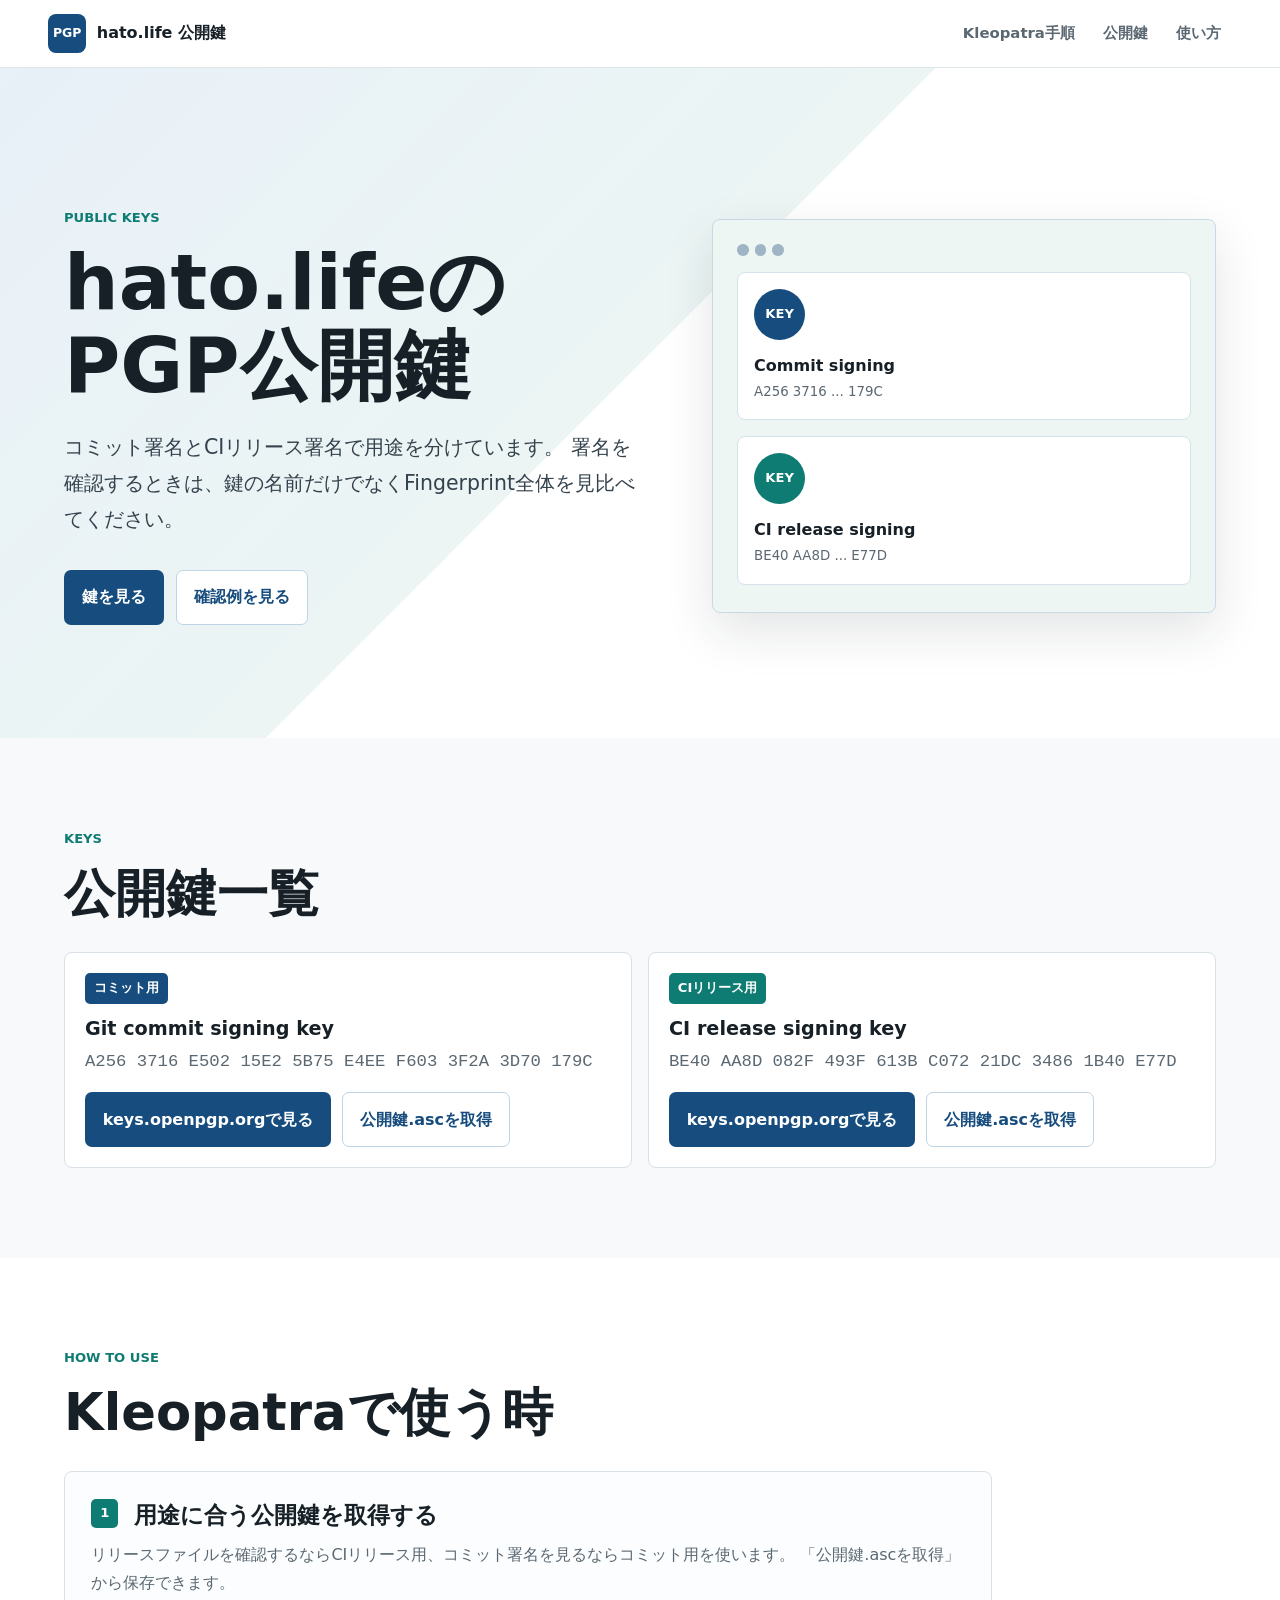
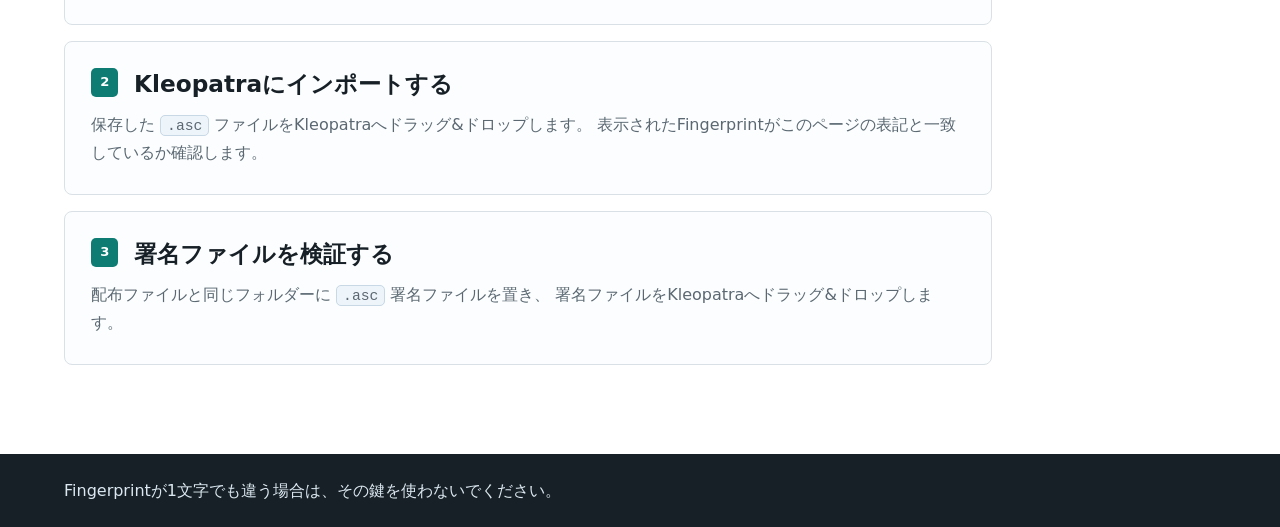
==== public/index.html @ ba5c4cd2 "Add public PGP key page" ====
<!doctype html>
<html lang="ja">
  <head>
    <meta charset="utf-8">
    <meta name="viewport" content="width=device-width, initial-scale=1">
    <title>hato.life PGP公開鍵</title>
    <meta
      name="description"
      content="hato.lifeで使うPGP公開鍵の用途、Fingerprint、keys.openpgp.orgでの確認リンクを掲載しています。"
    >
    <link rel="stylesheet" href="../Kleopatra/style.css">
  </head>
  <body>
    <header class="site-header">
      <a class="brand" href="./" aria-label="公開鍵ページ">
        <span class="brand-mark">PGP</span>
        <span>hato.life 公開鍵</span>
      </a>
      <nav class="top-nav" aria-label="関連ページ">
        <a href="../Kleopatra/">Kleopatra手順</a>
        <a href="#keys">公開鍵</a>
        <a href="#how-to-use">使い方</a>
      </nav>
    </header>

    <main>
      <section class="hero public-hero">
        <div class="hero-copy">
          <p class="eyebrow">Public Keys</p>
          <h1>hato.lifeのPGP公開鍵</h1>
          <p class="lead">
            コミット署名とCIリリース署名で用途を分けています。
            署名を確認するときは、鍵の名前だけでなくFingerprint全体を見比べてください。
          </p>
          <div class="hero-actions">
            <a class="button primary" href="#keys">鍵を見る</a>
            <a class="button secondary" href="../Kleopatra/#hatolife">確認例を見る</a>
          </div>
        </div>
        <figure class="hero-visual" aria-label="公開鍵の用途を表す図">
          <div class="screen key-screen">
            <div class="window-bar">
              <span></span><span></span><span></span>
            </div>
            <div class="public-key-visual">
              <div>
                <span class="key-icon">KEY</span>
                <strong>Commit signing</strong>
                <small>A256 3716 ... 179C</small>
              </div>
              <div>
                <span class="key-icon release">KEY</span>
                <strong>CI release signing</strong>
                <small>BE40 AA8D ... E77D</small>
              </div>
            </div>
          </div>
        </figure>
      </section>

      <section id="keys" class="content-section">
        <div class="section-heading">
          <p class="eyebrow">Keys</p>
          <h2>公開鍵一覧</h2>
        </div>
        <div class="public-key-list">
          <article class="public-key-card">
            <span class="key-purpose">コミット用</span>
            <h3>Git commit signing key</h3>
            <p class="fingerprint">A256 3716 E502 15E2 5B75 E4EE F603 3F2A 3D70 179C</p>
            <div class="key-links">
              <a class="button primary" href="https://keys.openpgp.org/search?q=A2563716E50215E25B75E4EEF6033F2A3D70179C" rel="noopener">keys.openpgp.orgで見る</a>
              <a class="button secondary" href="https://keys.openpgp.org/vks/v1/by-fingerprint/A2563716E50215E25B75E4EEF6033F2A3D70179C" rel="noopener">公開鍵.ascを取得</a>
            </div>
          </article>

          <article class="public-key-card">
            <span class="key-purpose release">CIリリース用</span>
            <h3>CI release signing key</h3>
            <p class="fingerprint">BE40 AA8D 082F 493F 613B C072 21DC 3486 1B40 E77D</p>
            <div class="key-links">
              <a class="button primary" href="https://keys.openpgp.org/search?q=BE40AA8D082F493F613BC07221DC34861B40E77D" rel="noopener">keys.openpgp.orgで見る</a>
              <a class="button secondary" href="https://keys.openpgp.org/vks/v1/by-fingerprint/BE40AA8D082F493F613BC07221DC34861B40E77D" rel="noopener">公開鍵.ascを取得</a>
            </div>
          </article>
        </div>
      </section>

      <section id="how-to-use" class="content-section steps-section">
        <div class="section-heading">
          <p class="eyebrow">How To Use</p>
          <h2>Kleopatraで使う時</h2>
        </div>
        <ol class="steps compact-steps">
          <li>
            <div class="step-title">
              <span>1</span>
              <h3>用途に合う公開鍵を取得する</h3>
            </div>
            <p>
              リリースファイルを確認するならCIリリース用、コミット署名を見るならコミット用を使います。
              「公開鍵.ascを取得」から保存できます。
            </p>
          </li>
          <li>
            <div class="step-title">
              <span>2</span>
              <h3>Kleopatraにインポートする</h3>
            </div>
            <p>
              保存した <code>.asc</code> ファイルをKleopatraへドラッグ&ドロップします。
              表示されたFingerprintがこのページの表記と一致しているか確認します。
            </p>
          </li>
          <li>
            <div class="step-title">
              <span>3</span>
              <h3>署名ファイルを検証する</h3>
            </div>
            <p>
              配布ファイルと同じフォルダーに <code>.asc</code> 署名ファイルを置き、
              署名ファイルをKleopatraへドラッグ&ドロップします。
            </p>
          </li>
        </ol>
      </section>
    </main>

    <footer class="site-footer">
      <p>Fingerprintが1文字でも違う場合は、その鍵を使わないでください。</p>
    </footer>
  </body>
</html>
---- Kleopatra/style.css ----
:root {
  color-scheme: light;
  --ink: #172026;
  --muted: #5b6872;
  --line: #d9e1e6;
  --paper: #f7f9fb;
  --white: #ffffff;
  --blue: #1d6fb8;
  --blue-dark: #174d7e;
  --teal: #0e7c72;
  --green: #1d8a51;
  --red: #c93636;
  --yellow: #f4b740;
  --shadow: 0 18px 50px rgba(23, 32, 38, 0.12);
}

* {
  box-sizing: border-box;
}

html {
  scroll-behavior: smooth;
}

body {
  margin: 0;
  color: var(--ink);
  background: var(--paper);
  font-family: system-ui, -apple-system, BlinkMacSystemFont, "Segoe UI", sans-serif;
  line-height: 1.75;
}

a {
  color: var(--blue-dark);
}

code {
  padding: 0.12rem 0.35rem;
  border: 1px solid #c8d8e4;
  border-radius: 5px;
  background: #eef5fa;
  font-family: ui-monospace, SFMono-Regular, Consolas, "Liberation Mono", monospace;
  font-size: 0.92em;
  overflow-wrap: anywhere;
}

.site-header {
  position: sticky;
  top: 0;
  z-index: 10;
  display: flex;
  align-items: center;
  justify-content: space-between;
  gap: 1rem;
  padding: 0.85rem clamp(1rem, 4vw, 3rem);
  border-bottom: 1px solid rgba(217, 225, 230, 0.8);
  background: rgba(255, 255, 255, 0.92);
  backdrop-filter: blur(12px);
}

.brand {
  display: inline-flex;
  align-items: center;
  gap: 0.65rem;
  color: var(--ink);
  text-decoration: none;
  font-weight: 800;
}

.brand-mark {
  display: inline-grid;
  place-items: center;
  width: 2.4rem;
  height: 2.4rem;
  border-radius: 8px;
  color: var(--white);
  background: var(--blue-dark);
  font-size: 0.78rem;
  letter-spacing: 0;
}

.top-nav {
  display: flex;
  flex-wrap: wrap;
  gap: 0.35rem;
  justify-content: flex-end;
}

.top-nav a {
  padding: 0.42rem 0.7rem;
  border-radius: 6px;
  color: var(--muted);
  text-decoration: none;
  font-size: 0.93rem;
  font-weight: 700;
}

.top-nav a:hover {
  color: var(--blue-dark);
  background: #edf5fb;
}

.hero {
  display: grid;
  grid-template-columns: minmax(0, 1.02fr) minmax(18rem, 0.88fr);
  gap: clamp(2rem, 5vw, 4rem);
  align-items: center;
  min-height: calc(100svh - 4.2rem);
  padding: clamp(3rem, 8vw, 7rem) clamp(1rem, 5vw, 5rem) clamp(2rem, 6vw, 5rem);
  background:
    linear-gradient(135deg, rgba(29, 111, 184, 0.1), rgba(14, 124, 114, 0.08) 48%, rgba(255, 255, 255, 0) 48%),
    #ffffff;
}

.eyebrow {
  margin: 0 0 0.75rem;
  color: var(--teal);
  font-size: 0.82rem;
  font-weight: 900;
  letter-spacing: 0;
  text-transform: uppercase;
}

h1,
h2,
h3,
p {
  overflow-wrap: anywhere;
}

h1 {
  max-width: 12em;
  margin: 0;
  font-size: clamp(2.45rem, 6vw, 5.4rem);
  line-height: 1.08;
  letter-spacing: 0;
}

.lead {
  max-width: 46rem;
  margin: 1.4rem 0 0;
  color: #33424c;
  font-size: clamp(1.05rem, 2vw, 1.28rem);
}

.hero-actions {
  display: flex;
  flex-wrap: wrap;
  gap: 0.8rem;
  margin-top: 2rem;
}

.button {
  display: inline-flex;
  align-items: center;
  justify-content: center;
  min-height: 3rem;
  padding: 0.78rem 1.05rem;
  border: 1px solid transparent;
  border-radius: 7px;
  text-decoration: none;
  font-weight: 800;
}

.button.primary {
  color: var(--white);
  background: var(--blue-dark);
}

.button.secondary {
  color: var(--blue-dark);
  border-color: #bfd4e4;
  background: var(--white);
}

.hero-visual {
  margin: 0;
}

.screen {
  width: min(100%, 38rem);
  aspect-ratio: 1.28;
  padding: clamp(1rem, 3vw, 1.5rem);
  border: 1px solid #c8d8e4;
  border-radius: 8px;
  background: #eaf2f7;
  box-shadow: var(--shadow);
}

.window-bar {
  display: flex;
  gap: 0.38rem;
  margin-bottom: 1rem;
}

.window-bar span {
  width: 0.72rem;
  height: 0.72rem;
  border-radius: 50%;
  background: #9fb5c5;
}

.verify-flow {
  display: grid;
  grid-template-columns: repeat(2, minmax(0, 1fr));
  gap: 0.85rem;
}

.file-card,
.result-card {
  min-height: 8.5rem;
  padding: 1rem;
  border: 1px solid #d6e2eb;
  border-radius: 8px;
  background: var(--white);
}

.file-card {
  display: flex;
  flex-direction: column;
  justify-content: space-between;
}

.file-card.accent {
  border-color: #bcd9d4;
}

.file-icon {
  display: inline-grid;
  place-items: center;
  width: 3rem;
  height: 3.2rem;
  border-radius: 6px;
  color: var(--white);
  background: var(--blue);
  font-weight: 900;
  font-size: 0.86rem;
}

.file-card.accent .file-icon {
  background: var(--teal);
}

.file-card strong,
.result-card strong {
  display: block;
  margin-top: 0.8rem;
  line-height: 1.35;
}

.file-card small,
.result-card small {
  display: block;
  color: var(--muted);
  line-height: 1.45;
}

.result-card {
  grid-column: 1 / -1;
  display: flex;
  flex-direction: column;
  justify-content: center;
  border-color: #b9dcc8;
}

.status-dot {
  width: 2rem;
  height: 2rem;
  border-radius: 50%;
  background:
    linear-gradient(45deg, transparent 42%, var(--white) 42% 58%, transparent 58%),
    var(--green);
}

.notice-band,
.source-band {
  display: grid;
  grid-template-columns: repeat(2, minmax(0, 1fr));
  gap: 1px;
  background: var(--line);
}

.notice-band > div,
.source-band > div {
  padding: clamp(1.4rem, 4vw, 2.4rem) clamp(1rem, 5vw, 5rem);
  background: #fdfefe;
}

.notice-band strong {
  font-size: 1.1rem;
}

.notice-band p,
.source-band p {
  margin: 0.45rem 0 0;
  color: var(--muted);
}

.content-section {
  padding: clamp(3.2rem, 7vw, 6rem) clamp(1rem, 5vw, 5rem);
}

.section-heading {
  max-width: 52rem;
  margin-bottom: 1.8rem;
}

.section-heading h2 {
  margin: 0;
  font-size: clamp(2rem, 4vw, 3.2rem);
  line-height: 1.18;
  letter-spacing: 0;
}

.prep-grid,
.result-grid {
  display: grid;
  grid-template-columns: repeat(3, minmax(0, 1fr));
  gap: 1rem;
}

.prep-item,
.result-panel {
  padding: 1.35rem;
  border: 1px solid var(--line);
  border-radius: 8px;
  background: var(--white);
}

.prep-item .number {
  display: inline-grid;
  place-items: center;
  width: 2.2rem;
  height: 2.2rem;
  border-radius: 50%;
  color: var(--white);
  background: var(--blue-dark);
  font-weight: 900;
}

.prep-item h3,
.result-panel h3 {
  margin: 1rem 0 0.45rem;
  font-size: 1.25rem;
  line-height: 1.35;
}

.prep-item p,
.result-panel p,
.steps p,
.qa-list p {
  margin: 0;
  color: var(--muted);
}

.steps-section {
  background: #ffffff;
}

.steps {
  display: grid;
  gap: 1rem;
  max-width: 58rem;
  margin: 0;
  padding: 0;
  list-style: none;
  counter-reset: steps;
}

.steps li {
  padding: clamp(1.2rem, 3vw, 1.65rem);
  border: 1px solid var(--line);
  border-radius: 8px;
  background: #fbfdfe;
}

.step-title {
  display: flex;
  align-items: flex-start;
  gap: 1rem;
  margin-bottom: 0.7rem;
}

.step-title span {
  flex: 0 0 auto;
  padding: 0.2rem 0.55rem;
  border-radius: 5px;
  color: var(--white);
  background: var(--teal);
  font-size: 0.82rem;
  font-weight: 900;
}

.step-title h3 {
  margin: 0;
  font-size: clamp(1.2rem, 2vw, 1.45rem);
  line-height: 1.35;
}

.example-box,
.soft-warning,
.file-pair {
  margin-top: 1rem;
  padding: 1rem;
  border-radius: 8px;
}

.example-box {
  border: 1px solid #c8d8e4;
  background: #eef6fb;
}

.example-box p {
  margin-top: 0.35rem;
}

.soft-warning {
  border: 1px solid #ead39b;
  background: #fff8e7;
  color: #6f561c;
}

.file-pair {
  display: grid;
  gap: 0.6rem;
  border: 1px dashed #b7c8d5;
  background: #f4f8fb;
  font-family: ui-monospace, SFMono-Regular, Consolas, "Liberation Mono", monospace;
  font-size: 0.95rem;
}

.file-pair span {
  overflow-wrap: anywhere;
}

.result-label {
  display: inline-flex;
  padding: 0.25rem 0.55rem;
  border-radius: 5px;
  color: var(--white);
  font-size: 0.82rem;
  font-weight: 900;
}

.success .result-label {
  background: var(--green);
}

.danger .result-label {
  background: var(--red);
}

.neutral .result-label {
  background: #687783;
}

.result-panel.success {
  border-top: 5px solid var(--green);
}

.result-panel.danger {
  border-top: 5px solid var(--red);
}

.result-panel.neutral {
  border-top: 5px solid #687783;
}

.two-column {
  display: grid;
  grid-template-columns: minmax(14rem, 0.75fr) minmax(0, 1.25fr);
  gap: clamp(1.5rem, 5vw, 4rem);
  background: #ffffff;
}

.qa-list {
  display: grid;
  gap: 0.75rem;
}

details {
  border: 1px solid var(--line);
  border-radius: 8px;
  background: #fbfdfe;
}

summary {
  cursor: pointer;
  padding: 1rem 1.1rem;
  font-weight: 900;
}

details p {
  padding: 0 1.1rem 1.1rem;
}

.source-band {
  grid-template-columns: 1fr;
}

.source-band h2 {
  margin: 0;
  font-size: clamp(1.55rem, 3vw, 2.2rem);
}

.site-footer {
  padding: 1.4rem clamp(1rem, 5vw, 5rem);
  color: #dce8f1;
  background: #172026;
}

.site-footer p {
  margin: 0;
}

.key-example-section {
  background: #f7fafb;
}

.key-example-layout {
  display: grid;
  grid-template-columns: minmax(0, 0.85fr) minmax(0, 1.15fr);
  gap: clamp(1.2rem, 4vw, 2rem);
  align-items: start;
  margin-bottom: 1rem;
}

.key-example-layout > div > p {
  margin: 0;
  color: var(--muted);
}

.key-cards,
.public-key-list {
  display: grid;
  gap: 1rem;
}

.key-card,
.public-key-card {
  padding: 1.25rem;
  border: 1px solid var(--line);
  border-radius: 8px;
  background: var(--white);
}

.key-card h3,
.public-key-card h3 {
  margin: 0.75rem 0 0.45rem;
  font-size: 1.2rem;
  line-height: 1.35;
}

.key-card p,
.public-key-card p {
  margin: 0;
  color: var(--muted);
}

.key-purpose {
  display: inline-flex;
  padding: 0.25rem 0.55rem;
  border-radius: 5px;
  color: var(--white);
  background: var(--blue-dark);
  font-size: 0.82rem;
  font-weight: 900;
}

.key-purpose.release {
  background: var(--teal);
}

.fingerprint {
  margin: 0.4rem 0 0.7rem;
  color: var(--ink);
  font-family: ui-monospace, SFMono-Regular, Consolas, "Liberation Mono", monospace;
  font-size: clamp(0.95rem, 1.8vw, 1.08rem);
  line-height: 1.55;
  overflow-wrap: anywhere;
}

.compact-steps {
  margin-top: 1rem;
}

.public-hero {
  min-height: calc(82svh - 4.2rem);
}

.key-screen {
  background: #eef6f4;
}

.public-key-visual {
  display: grid;
  gap: 1rem;
}

.public-key-visual > div {
  min-height: 9rem;
  padding: 1rem;
  border: 1px solid #d6e2eb;
  border-radius: 8px;
  background: var(--white);
}

.key-icon {
  display: inline-grid;
  place-items: center;
  width: 3.2rem;
  height: 3.2rem;
  border-radius: 50%;
  color: var(--white);
  background: var(--blue-dark);
  font-size: 0.82rem;
  font-weight: 900;
}

.key-icon.release {
  background: var(--teal);
}

.public-key-visual strong,
.public-key-visual small {
  display: block;
}

.public-key-visual strong {
  margin-top: 0.75rem;
}

.public-key-visual small {
  color: var(--muted);
}

.public-key-list {
  grid-template-columns: repeat(2, minmax(0, 1fr));
}

.key-links {
  display: flex;
  flex-wrap: wrap;
  gap: 0.7rem;
  margin-top: 1rem;
}

@media (max-width: 860px) {
  .site-header {
    align-items: flex-start;
    flex-direction: column;
  }

  .top-nav {
    justify-content: flex-start;
  }

  .hero,
  .notice-band,
  .prep-grid,
  .result-grid,
  .two-column,
  .key-example-layout,
  .public-key-list {
    grid-template-columns: 1fr;
  }

  .hero {
    min-height: auto;
  }

  h1 {
    max-width: none;
  }
}

@media (max-width: 520px) {
  .brand {
    align-items: flex-start;
  }

  .top-nav a {
    padding: 0.35rem 0.55rem;
  }

  .hero-actions {
    display: grid;
  }

  .button {
    width: 100%;
  }

  .verify-flow {
    gap: 0.55rem;
  }

  .file-card,
  .result-card {
    min-height: 7rem;
    padding: 0.75rem;
  }

  .file-icon {
    width: 2.5rem;
    height: 2.7rem;
  }

  .step-title {
    flex-direction: column;
    gap: 0.55rem;
  }
}
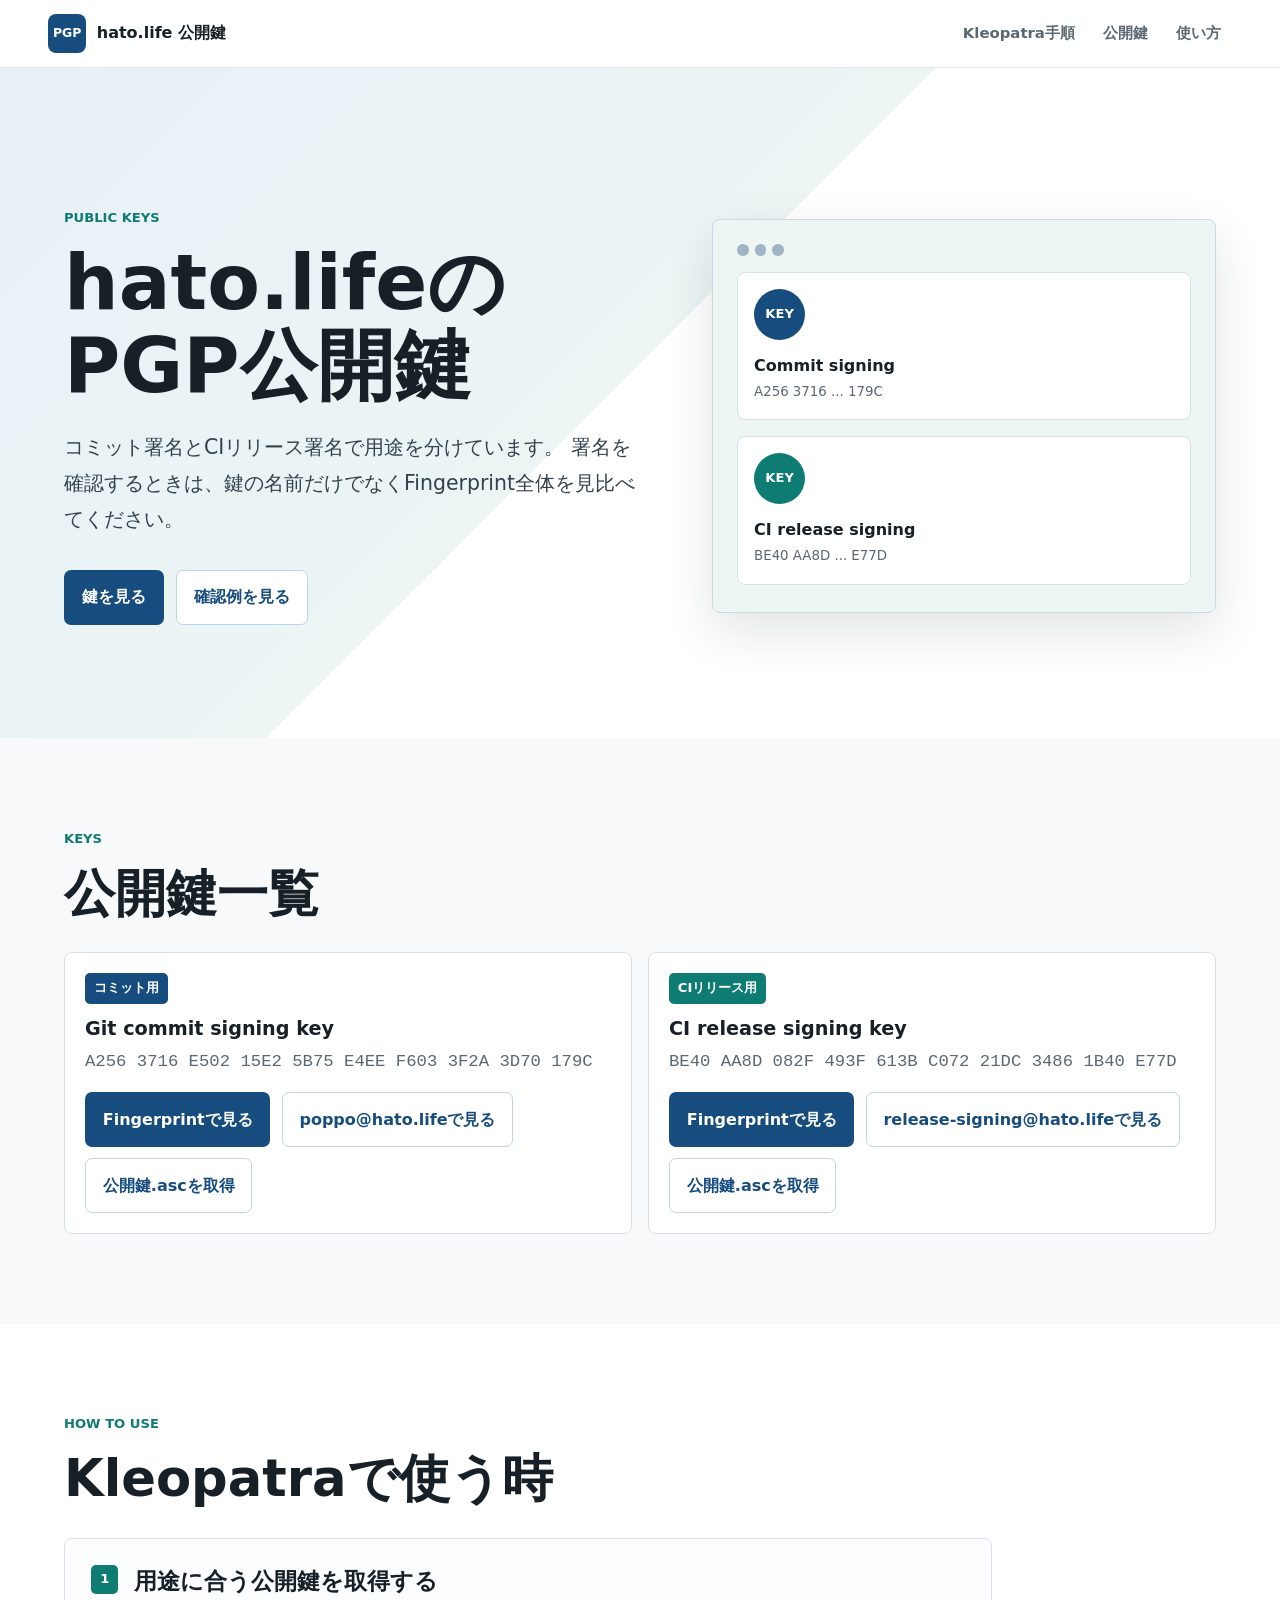
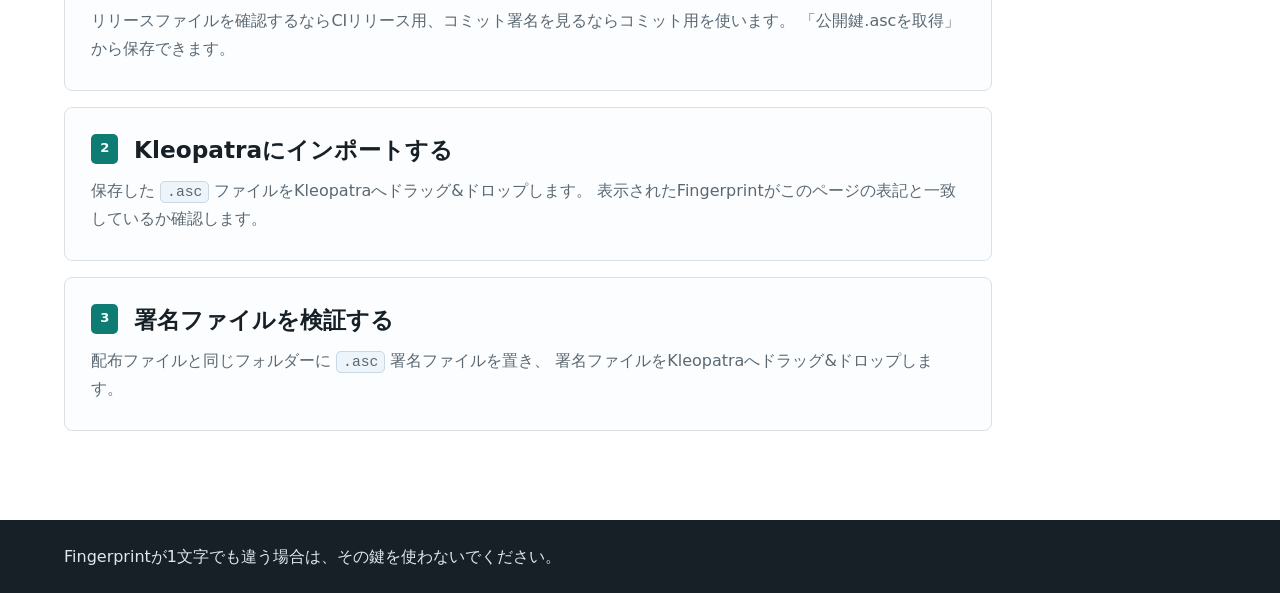
==== commit f4ad4c5a: "Add email key lookup links" ====
--- a/public/index.html
+++ b/public/index.html
@@ -69,7 +69,8 @@
             <h3>Git commit signing key</h3>
             <p class="fingerprint">A256 3716 E502 15E2 5B75 E4EE F603 3F2A 3D70 179C</p>
             <div class="key-links">
-              <a class="button primary" href="https://keys.openpgp.org/search?q=A2563716E50215E25B75E4EEF6033F2A3D70179C" rel="noopener">keys.openpgp.orgで見る</a>
+              <a class="button primary" href="https://keys.openpgp.org/search?q=A2563716E50215E25B75E4EEF6033F2A3D70179C" rel="noopener">Fingerprintで見る</a>
+              <a class="button secondary" href="https://keys.openpgp.org/search?q=poppo@hato.life" rel="noopener">poppo@hato.lifeで見る</a>
               <a class="button secondary" href="https://keys.openpgp.org/vks/v1/by-fingerprint/A2563716E50215E25B75E4EEF6033F2A3D70179C" rel="noopener">公開鍵.ascを取得</a>
             </div>
           </article>
@@ -79,7 +80,8 @@
             <h3>CI release signing key</h3>
             <p class="fingerprint">BE40 AA8D 082F 493F 613B C072 21DC 3486 1B40 E77D</p>
             <div class="key-links">
-              <a class="button primary" href="https://keys.openpgp.org/search?q=BE40AA8D082F493F613BC07221DC34861B40E77D" rel="noopener">keys.openpgp.orgで見る</a>
+              <a class="button primary" href="https://keys.openpgp.org/search?q=BE40AA8D082F493F613BC07221DC34861B40E77D" rel="noopener">Fingerprintで見る</a>
+              <a class="button secondary" href="https://keys.openpgp.org/search?q=release-signing@hato.life" rel="noopener">release-signing@hato.lifeで見る</a>
               <a class="button secondary" href="https://keys.openpgp.org/vks/v1/by-fingerprint/BE40AA8D082F493F613BC07221DC34861B40E77D" rel="noopener">公開鍵.ascを取得</a>
             </div>
           </article>
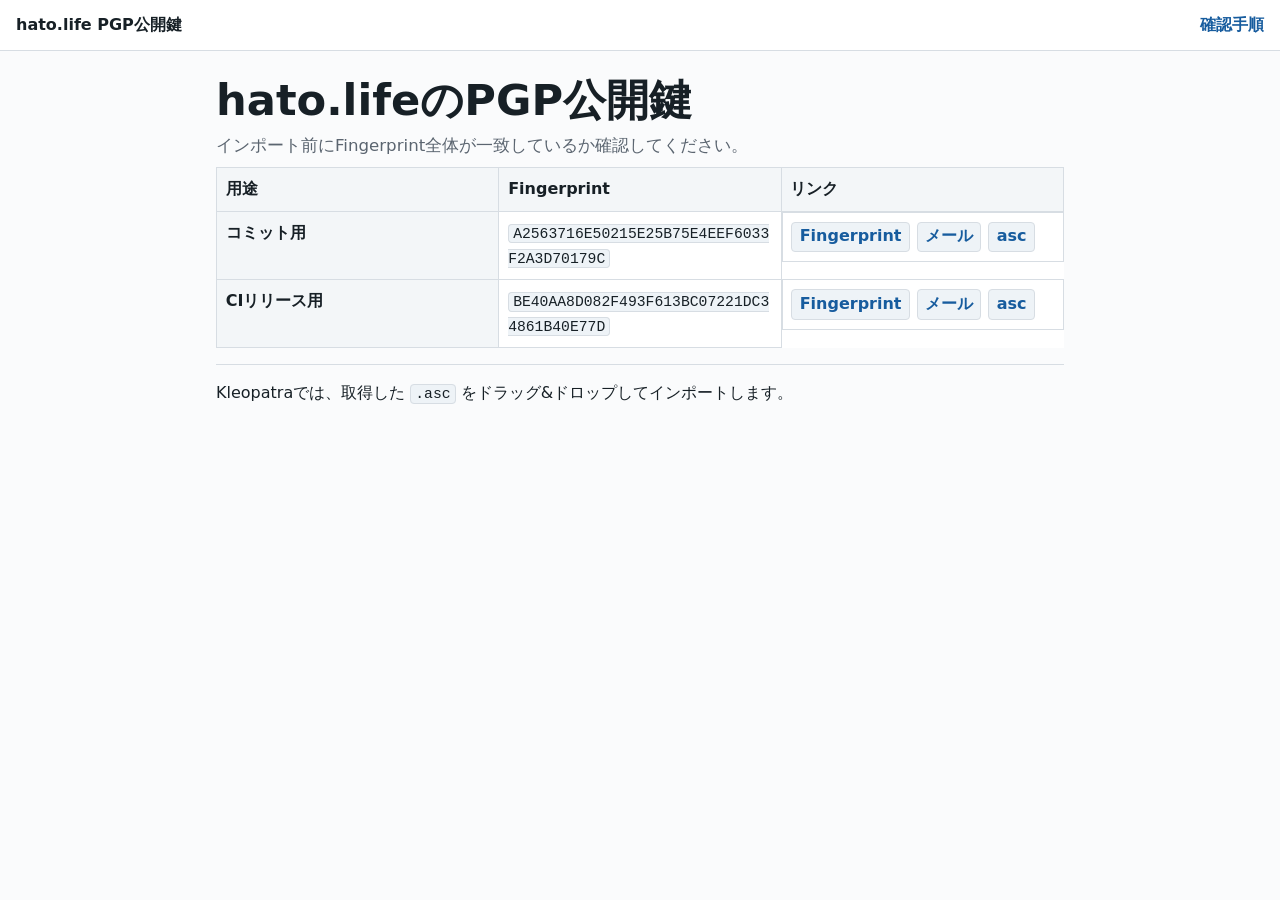
==== commit e4230809: "Simplify PGP guide pages" ====
--- a/public/index.html
+++ b/public/index.html
@@ -4,132 +4,52 @@
     <meta charset="utf-8">
     <meta name="viewport" content="width=device-width, initial-scale=1">
     <title>hato.life PGP公開鍵</title>
-    <meta
-      name="description"
-      content="hato.lifeで使うPGP公開鍵の用途、Fingerprint、keys.openpgp.orgでの確認リンクを掲載しています。"
-    >
+    <meta name="description" content="hato.lifeで使うPGP公開鍵のFingerprintと取得リンクです。">
     <link rel="stylesheet" href="../Kleopatra/style.css">
   </head>
   <body>
-    <header class="site-header">
-      <a class="brand" href="./" aria-label="公開鍵ページ">
-        <span class="brand-mark">PGP</span>
-        <span>hato.life 公開鍵</span>
-      </a>
-      <nav class="top-nav" aria-label="関連ページ">
-        <a href="../Kleopatra/">Kleopatra手順</a>
-        <a href="#keys">公開鍵</a>
-        <a href="#how-to-use">使い方</a>
-      </nav>
+    <header>
+      <a class="brand" href="./">hato.life PGP公開鍵</a>
+      <nav><a href="../Kleopatra/">確認手順</a></nav>
     </header>
 
     <main>
-      <section class="hero public-hero">
-        <div class="hero-copy">
-          <p class="eyebrow">Public Keys</p>
-          <h1>hato.lifeのPGP公開鍵</h1>
-          <p class="lead">
-            コミット署名とCIリリース署名で用途を分けています。
-            署名を確認するときは、鍵の名前だけでなくFingerprint全体を見比べてください。
-          </p>
-          <div class="hero-actions">
-            <a class="button primary" href="#keys">鍵を見る</a>
-            <a class="button secondary" href="../Kleopatra/#hatolife">確認例を見る</a>
-          </div>
-        </div>
-        <figure class="hero-visual" aria-label="公開鍵の用途を表す図">
-          <div class="screen key-screen">
-            <div class="window-bar">
-              <span></span><span></span><span></span>
-            </div>
-            <div class="public-key-visual">
-              <div>
-                <span class="key-icon">KEY</span>
-                <strong>Commit signing</strong>
-                <small>A256 3716 ... 179C</small>
-              </div>
-              <div>
-                <span class="key-icon release">KEY</span>
-                <strong>CI release signing</strong>
-                <small>BE40 AA8D ... E77D</small>
-              </div>
-            </div>
-          </div>
-        </figure>
-      </section>
+      <h1>hato.lifeのPGP公開鍵</h1>
+      <p class="lead">インポート前にFingerprint全体が一致しているか確認してください。</p>
 
-      <section id="keys" class="content-section">
-        <div class="section-heading">
-          <p class="eyebrow">Keys</p>
-          <h2>公開鍵一覧</h2>
-        </div>
-        <div class="public-key-list">
-          <article class="public-key-card">
-            <span class="key-purpose">コミット用</span>
-            <h3>Git commit signing key</h3>
-            <p class="fingerprint">A256 3716 E502 15E2 5B75 E4EE F603 3F2A 3D70 179C</p>
-            <div class="key-links">
-              <a class="button primary" href="https://keys.openpgp.org/search?q=A2563716E50215E25B75E4EEF6033F2A3D70179C" rel="noopener">Fingerprintで見る</a>
-              <a class="button secondary" href="https://keys.openpgp.org/search?q=poppo@hato.life" rel="noopener">poppo@hato.lifeで見る</a>
-              <a class="button secondary" href="https://keys.openpgp.org/vks/v1/by-fingerprint/A2563716E50215E25B75E4EEF6033F2A3D70179C" rel="noopener">公開鍵.ascを取得</a>
-            </div>
-          </article>
+      <table>
+        <thead>
+          <tr>
+            <th>用途</th>
+            <th>Fingerprint</th>
+            <th>リンク</th>
+          </tr>
+        </thead>
+        <tbody>
+          <tr>
+            <th>コミット用</th>
+            <td><code>A2563716E50215E25B75E4EEF6033F2A3D70179C</code></td>
+            <td class="links">
+              <a href="https://keys.openpgp.org/search?q=A2563716E50215E25B75E4EEF6033F2A3D70179C" rel="noopener">Fingerprint</a>
+              <a href="https://keys.openpgp.org/search?q=poppo@hato.life" rel="noopener">メール</a>
+              <a href="https://keys.openpgp.org/vks/v1/by-fingerprint/A2563716E50215E25B75E4EEF6033F2A3D70179C" rel="noopener">asc</a>
+            </td>
+          </tr>
+          <tr>
+            <th>CIリリース用</th>
+            <td><code>BE40AA8D082F493F613BC07221DC34861B40E77D</code></td>
+            <td class="links">
+              <a href="https://keys.openpgp.org/search?q=BE40AA8D082F493F613BC07221DC34861B40E77D" rel="noopener">Fingerprint</a>
+              <a href="https://keys.openpgp.org/search?q=release-signing@hato.life" rel="noopener">メール</a>
+              <a href="https://keys.openpgp.org/vks/v1/by-fingerprint/BE40AA8D082F493F613BC07221DC34861B40E77D" rel="noopener">asc</a>
+            </td>
+          </tr>
+        </tbody>
+      </table>
 
-          <article class="public-key-card">
-            <span class="key-purpose release">CIリリース用</span>
-            <h3>CI release signing key</h3>
-            <p class="fingerprint">BE40 AA8D 082F 493F 613B C072 21DC 3486 1B40 E77D</p>
-            <div class="key-links">
-              <a class="button primary" href="https://keys.openpgp.org/search?q=BE40AA8D082F493F613BC07221DC34861B40E77D" rel="noopener">Fingerprintで見る</a>
-              <a class="button secondary" href="https://keys.openpgp.org/search?q=release-signing@hato.life" rel="noopener">release-signing@hato.lifeで見る</a>
-              <a class="button secondary" href="https://keys.openpgp.org/vks/v1/by-fingerprint/BE40AA8D082F493F613BC07221DC34861B40E77D" rel="noopener">公開鍵.ascを取得</a>
-            </div>
-          </article>
-        </div>
-      </section>
-
-      <section id="how-to-use" class="content-section steps-section">
-        <div class="section-heading">
-          <p class="eyebrow">How To Use</p>
-          <h2>Kleopatraで使う時</h2>
-        </div>
-        <ol class="steps compact-steps">
-          <li>
-            <div class="step-title">
-              <span>1</span>
-              <h3>用途に合う公開鍵を取得する</h3>
-            </div>
-            <p>
-              リリースファイルを確認するならCIリリース用、コミット署名を見るならコミット用を使います。
-              「公開鍵.ascを取得」から保存できます。
-            </p>
-          </li>
-          <li>
-            <div class="step-title">
-              <span>2</span>
-              <h3>Kleopatraにインポートする</h3>
-            </div>
-            <p>
-              保存した <code>.asc</code> ファイルをKleopatraへドラッグ&ドロップします。
-              表示されたFingerprintがこのページの表記と一致しているか確認します。
-            </p>
-          </li>
-          <li>
-            <div class="step-title">
-              <span>3</span>
-              <h3>署名ファイルを検証する</h3>
-            </div>
-            <p>
-              配布ファイルと同じフォルダーに <code>.asc</code> 署名ファイルを置き、
-              署名ファイルをKleopatraへドラッグ&ドロップします。
-            </p>
-          </li>
-        </ol>
-      </section>
+      <p class="note">
+        Kleopatraでは、取得した <code>.asc</code> をドラッグ&ドロップしてインポートします。
+      </p>
     </main>
-
-    <footer class="site-footer">
-      <p>Fingerprintが1文字でも違う場合は、その鍵を使わないでください。</p>
-    </footer>
   </body>
 </html>
--- a/Kleopatra/style.css
+++ b/Kleopatra/style.css
@@ -1,25 +1,16 @@
 :root {
   color-scheme: light;
   --ink: #172026;
-  --muted: #5b6872;
-  --line: #d9e1e6;
-  --paper: #f7f9fb;
+  --muted: #5b6570;
+  --line: #d7dde3;
+  --paper: #fafbfc;
   --white: #ffffff;
-  --blue: #1d6fb8;
-  --blue-dark: #174d7e;
-  --teal: #0e7c72;
-  --green: #1d8a51;
-  --red: #c93636;
-  --yellow: #f4b740;
-  --shadow: 0 18px 50px rgba(23, 32, 38, 0.12);
+  --blue: #175c9e;
+  --soft: #eef3f7;
 }
 
 * {
   box-sizing: border-box;
-}
-
-html {
-  scroll-behavior: smooth;
 }
 
 body {
@@ -27,687 +18,150 @@
   color: var(--ink);
   background: var(--paper);
   font-family: system-ui, -apple-system, BlinkMacSystemFont, "Segoe UI", sans-serif;
-  line-height: 1.75;
+  line-height: 1.55;
 }
 
 a {
-  color: var(--blue-dark);
+  color: var(--blue);
+  text-underline-offset: 0.18em;
+}
+
+header {
+  display: flex;
+  justify-content: space-between;
+  gap: 1rem;
+  padding: 0.8rem 1rem;
+  border-bottom: 1px solid var(--line);
+  background: var(--white);
+}
+
+.brand,
+nav a {
+  font-weight: 700;
+  text-decoration: none;
+}
+
+.brand {
+  color: var(--ink);
+}
+
+main {
+  width: min(100%, 880px);
+  margin: 0 auto;
+  padding: 1.5rem 1rem 2rem;
+}
+
+h1 {
+  margin: 0;
+  font-size: clamp(1.8rem, 5vw, 2.7rem);
+  line-height: 1.18;
+  letter-spacing: 0;
+}
+
+h2 {
+  margin: 0 0 0.35rem;
+  font-size: 1.15rem;
+  line-height: 1.35;
+  letter-spacing: 0;
+}
+
+p {
+  margin: 0.4rem 0 0;
+}
+
+.lead {
+  max-width: 52rem;
+  color: var(--muted);
+  font-size: 1.04rem;
+}
+
+section,
+.note {
+  margin-top: 1rem;
+  padding-top: 1rem;
+  border-top: 1px solid var(--line);
+}
+
+ul,
+ol {
+  margin: 0.35rem 0 0;
+  padding-left: 1.35rem;
+}
+
+li + li {
+  margin-top: 0.18rem;
 }
 
 code {
-  padding: 0.12rem 0.35rem;
-  border: 1px solid #c8d8e4;
-  border-radius: 5px;
-  background: #eef5fa;
+  padding: 0.05rem 0.25rem;
+  border: 1px solid var(--line);
+  border-radius: 4px;
+  background: var(--soft);
   font-family: ui-monospace, SFMono-Regular, Consolas, "Liberation Mono", monospace;
   font-size: 0.92em;
   overflow-wrap: anywhere;
 }
 
-.site-header {
-  position: sticky;
-  top: 0;
-  z-index: 10;
-  display: flex;
-  align-items: center;
-  justify-content: space-between;
-  gap: 1rem;
-  padding: 0.85rem clamp(1rem, 4vw, 3rem);
-  border-bottom: 1px solid rgba(217, 225, 230, 0.8);
-  background: rgba(255, 255, 255, 0.92);
-  backdrop-filter: blur(12px);
+table {
+  width: 100%;
+  margin-top: 0.55rem;
+  border-collapse: collapse;
+  background: var(--white);
 }
 
-.brand {
-  display: inline-flex;
-  align-items: center;
-  gap: 0.65rem;
-  color: var(--ink);
-  text-decoration: none;
-  font-weight: 800;
+th,
+td {
+  padding: 0.55rem;
+  border: 1px solid var(--line);
+  text-align: left;
+  vertical-align: top;
 }
 
-.brand-mark {
-  display: inline-grid;
-  place-items: center;
-  width: 2.4rem;
-  height: 2.4rem;
-  border-radius: 8px;
-  color: var(--white);
-  background: var(--blue-dark);
-  font-size: 0.78rem;
-  letter-spacing: 0;
-}
-
-.top-nav {
-  display: flex;
-  flex-wrap: wrap;
-  gap: 0.35rem;
-  justify-content: flex-end;
-}
-
-.top-nav a {
-  padding: 0.42rem 0.7rem;
-  border-radius: 6px;
-  color: var(--muted);
-  text-decoration: none;
-  font-size: 0.93rem;
+th {
+  width: 9rem;
+  background: #f3f6f8;
   font-weight: 700;
 }
 
-.top-nav a:hover {
-  color: var(--blue-dark);
-  background: #edf5fb;
+.links {
+  display: flex;
+  flex-wrap: wrap;
+  gap: 0.45rem;
 }
 
-.hero {
-  display: grid;
-  grid-template-columns: minmax(0, 1.02fr) minmax(18rem, 0.88fr);
-  gap: clamp(2rem, 5vw, 4rem);
-  align-items: center;
-  min-height: calc(100svh - 4.2rem);
-  padding: clamp(3rem, 8vw, 7rem) clamp(1rem, 5vw, 5rem) clamp(2rem, 6vw, 5rem);
-  background:
-    linear-gradient(135deg, rgba(29, 111, 184, 0.1), rgba(14, 124, 114, 0.08) 48%, rgba(255, 255, 255, 0) 48%),
-    #ffffff;
+.links a {
+  display: inline-block;
+  padding: 0.12rem 0.45rem;
+  border: 1px solid var(--line);
+  border-radius: 4px;
+  background: var(--soft);
+  text-decoration: none;
+  font-weight: 700;
 }
 
-.eyebrow {
-  margin: 0 0 0.75rem;
-  color: var(--teal);
-  font-size: 0.82rem;
-  font-weight: 900;
-  letter-spacing: 0;
-  text-transform: uppercase;
-}
-
-h1,
-h2,
-h3,
-p {
-  overflow-wrap: anywhere;
-}
-
-h1 {
-  max-width: 12em;
-  margin: 0;
-  font-size: clamp(2.45rem, 6vw, 5.4rem);
-  line-height: 1.08;
-  letter-spacing: 0;
-}
-
-.lead {
-  max-width: 46rem;
-  margin: 1.4rem 0 0;
-  color: #33424c;
-  font-size: clamp(1.05rem, 2vw, 1.28rem);
-}
-
-.hero-actions {
-  display: flex;
-  flex-wrap: wrap;
-  gap: 0.8rem;
-  margin-top: 2rem;
-}
-
-.button {
-  display: inline-flex;
-  align-items: center;
-  justify-content: center;
-  min-height: 3rem;
-  padding: 0.78rem 1.05rem;
-  border: 1px solid transparent;
-  border-radius: 7px;
-  text-decoration: none;
-  font-weight: 800;
-}
-
-.button.primary {
-  color: var(--white);
-  background: var(--blue-dark);
-}
-
-.button.secondary {
-  color: var(--blue-dark);
-  border-color: #bfd4e4;
-  background: var(--white);
-}
-
-.hero-visual {
-  margin: 0;
-}
-
-.screen {
-  width: min(100%, 38rem);
-  aspect-ratio: 1.28;
-  padding: clamp(1rem, 3vw, 1.5rem);
-  border: 1px solid #c8d8e4;
-  border-radius: 8px;
-  background: #eaf2f7;
-  box-shadow: var(--shadow);
-}
-
-.window-bar {
-  display: flex;
-  gap: 0.38rem;
-  margin-bottom: 1rem;
-}
-
-.window-bar span {
-  width: 0.72rem;
-  height: 0.72rem;
-  border-radius: 50%;
-  background: #9fb5c5;
-}
-
-.verify-flow {
-  display: grid;
-  grid-template-columns: repeat(2, minmax(0, 1fr));
-  gap: 0.85rem;
-}
-
-.file-card,
-.result-card {
-  min-height: 8.5rem;
-  padding: 1rem;
-  border: 1px solid #d6e2eb;
-  border-radius: 8px;
-  background: var(--white);
-}
-
-.file-card {
-  display: flex;
-  flex-direction: column;
-  justify-content: space-between;
-}
-
-.file-card.accent {
-  border-color: #bcd9d4;
-}
-
-.file-icon {
-  display: inline-grid;
-  place-items: center;
-  width: 3rem;
-  height: 3.2rem;
-  border-radius: 6px;
-  color: var(--white);
-  background: var(--blue);
-  font-weight: 900;
-  font-size: 0.86rem;
-}
-
-.file-card.accent .file-icon {
-  background: var(--teal);
-}
-
-.file-card strong,
-.result-card strong {
-  display: block;
-  margin-top: 0.8rem;
-  line-height: 1.35;
-}
-
-.file-card small,
-.result-card small {
-  display: block;
-  color: var(--muted);
-  line-height: 1.45;
-}
-
-.result-card {
-  grid-column: 1 / -1;
-  display: flex;
-  flex-direction: column;
-  justify-content: center;
-  border-color: #b9dcc8;
-}
-
-.status-dot {
-  width: 2rem;
-  height: 2rem;
-  border-radius: 50%;
-  background:
-    linear-gradient(45deg, transparent 42%, var(--white) 42% 58%, transparent 58%),
-    var(--green);
-}
-
-.notice-band,
-.source-band {
-  display: grid;
-  grid-template-columns: repeat(2, minmax(0, 1fr));
-  gap: 1px;
-  background: var(--line);
-}
-
-.notice-band > div,
-.source-band > div {
-  padding: clamp(1.4rem, 4vw, 2.4rem) clamp(1rem, 5vw, 5rem);
-  background: #fdfefe;
-}
-
-.notice-band strong {
-  font-size: 1.1rem;
-}
-
-.notice-band p,
-.source-band p {
-  margin: 0.45rem 0 0;
-  color: var(--muted);
-}
-
-.content-section {
-  padding: clamp(3.2rem, 7vw, 6rem) clamp(1rem, 5vw, 5rem);
-}
-
-.section-heading {
-  max-width: 52rem;
-  margin-bottom: 1.8rem;
-}
-
-.section-heading h2 {
-  margin: 0;
-  font-size: clamp(2rem, 4vw, 3.2rem);
-  line-height: 1.18;
-  letter-spacing: 0;
-}
-
-.prep-grid,
-.result-grid {
-  display: grid;
-  grid-template-columns: repeat(3, minmax(0, 1fr));
-  gap: 1rem;
-}
-
-.prep-item,
-.result-panel {
-  padding: 1.35rem;
-  border: 1px solid var(--line);
-  border-radius: 8px;
-  background: var(--white);
-}
-
-.prep-item .number {
-  display: inline-grid;
-  place-items: center;
-  width: 2.2rem;
-  height: 2.2rem;
-  border-radius: 50%;
-  color: var(--white);
-  background: var(--blue-dark);
-  font-weight: 900;
-}
-
-.prep-item h3,
-.result-panel h3 {
-  margin: 1rem 0 0.45rem;
-  font-size: 1.25rem;
-  line-height: 1.35;
-}
-
-.prep-item p,
-.result-panel p,
-.steps p,
-.qa-list p {
-  margin: 0;
-  color: var(--muted);
-}
-
-.steps-section {
-  background: #ffffff;
-}
-
-.steps {
-  display: grid;
-  gap: 1rem;
-  max-width: 58rem;
-  margin: 0;
-  padding: 0;
-  list-style: none;
-  counter-reset: steps;
-}
-
-.steps li {
-  padding: clamp(1.2rem, 3vw, 1.65rem);
-  border: 1px solid var(--line);
-  border-radius: 8px;
-  background: #fbfdfe;
-}
-
-.step-title {
-  display: flex;
-  align-items: flex-start;
-  gap: 1rem;
-  margin-bottom: 0.7rem;
-}
-
-.step-title span {
-  flex: 0 0 auto;
-  padding: 0.2rem 0.55rem;
-  border-radius: 5px;
-  color: var(--white);
-  background: var(--teal);
-  font-size: 0.82rem;
-  font-weight: 900;
-}
-
-.step-title h3 {
-  margin: 0;
-  font-size: clamp(1.2rem, 2vw, 1.45rem);
-  line-height: 1.35;
-}
-
-.example-box,
-.soft-warning,
-.file-pair {
-  margin-top: 1rem;
-  padding: 1rem;
-  border-radius: 8px;
-}
-
-.example-box {
-  border: 1px solid #c8d8e4;
-  background: #eef6fb;
-}
-
-.example-box p {
-  margin-top: 0.35rem;
-}
-
-.soft-warning {
-  border: 1px solid #ead39b;
-  background: #fff8e7;
-  color: #6f561c;
-}
-
-.file-pair {
-  display: grid;
-  gap: 0.6rem;
-  border: 1px dashed #b7c8d5;
-  background: #f4f8fb;
-  font-family: ui-monospace, SFMono-Regular, Consolas, "Liberation Mono", monospace;
-  font-size: 0.95rem;
-}
-
-.file-pair span {
-  overflow-wrap: anywhere;
-}
-
-.result-label {
-  display: inline-flex;
-  padding: 0.25rem 0.55rem;
-  border-radius: 5px;
-  color: var(--white);
-  font-size: 0.82rem;
-  font-weight: 900;
-}
-
-.success .result-label {
-  background: var(--green);
-}
-
-.danger .result-label {
-  background: var(--red);
-}
-
-.neutral .result-label {
-  background: #687783;
-}
-
-.result-panel.success {
-  border-top: 5px solid var(--green);
-}
-
-.result-panel.danger {
-  border-top: 5px solid var(--red);
-}
-
-.result-panel.neutral {
-  border-top: 5px solid #687783;
-}
-
-.two-column {
-  display: grid;
-  grid-template-columns: minmax(14rem, 0.75fr) minmax(0, 1.25fr);
-  gap: clamp(1.5rem, 5vw, 4rem);
-  background: #ffffff;
-}
-
-.qa-list {
-  display: grid;
-  gap: 0.75rem;
-}
-
-details {
-  border: 1px solid var(--line);
-  border-radius: 8px;
-  background: #fbfdfe;
-}
-
-summary {
-  cursor: pointer;
-  padding: 1rem 1.1rem;
-  font-weight: 900;
-}
-
-details p {
-  padding: 0 1.1rem 1.1rem;
-}
-
-.source-band {
-  grid-template-columns: 1fr;
-}
-
-.source-band h2 {
-  margin: 0;
-  font-size: clamp(1.55rem, 3vw, 2.2rem);
-}
-
-.site-footer {
-  padding: 1.4rem clamp(1rem, 5vw, 5rem);
-  color: #dce8f1;
-  background: #172026;
-}
-
-.site-footer p {
-  margin: 0;
-}
-
-.key-example-section {
-  background: #f7fafb;
-}
-
-.key-example-layout {
-  display: grid;
-  grid-template-columns: minmax(0, 0.85fr) minmax(0, 1.15fr);
-  gap: clamp(1.2rem, 4vw, 2rem);
-  align-items: start;
-  margin-bottom: 1rem;
-}
-
-.key-example-layout > div > p {
-  margin: 0;
-  color: var(--muted);
-}
-
-.key-cards,
-.public-key-list {
-  display: grid;
-  gap: 1rem;
-}
-
-.key-card,
-.public-key-card {
-  padding: 1.25rem;
-  border: 1px solid var(--line);
-  border-radius: 8px;
-  background: var(--white);
-}
-
-.key-card h3,
-.public-key-card h3 {
-  margin: 0.75rem 0 0.45rem;
-  font-size: 1.2rem;
-  line-height: 1.35;
-}
-
-.key-card p,
-.public-key-card p {
-  margin: 0;
-  color: var(--muted);
-}
-
-.key-purpose {
-  display: inline-flex;
-  padding: 0.25rem 0.55rem;
-  border-radius: 5px;
-  color: var(--white);
-  background: var(--blue-dark);
-  font-size: 0.82rem;
-  font-weight: 900;
-}
-
-.key-purpose.release {
-  background: var(--teal);
-}
-
-.fingerprint {
-  margin: 0.4rem 0 0.7rem;
-  color: var(--ink);
-  font-family: ui-monospace, SFMono-Regular, Consolas, "Liberation Mono", monospace;
-  font-size: clamp(0.95rem, 1.8vw, 1.08rem);
-  line-height: 1.55;
-  overflow-wrap: anywhere;
-}
-
-.compact-steps {
-  margin-top: 1rem;
-}
-
-.public-hero {
-  min-height: calc(82svh - 4.2rem);
-}
-
-.key-screen {
-  background: #eef6f4;
-}
-
-.public-key-visual {
-  display: grid;
-  gap: 1rem;
-}
-
-.public-key-visual > div {
-  min-height: 9rem;
-  padding: 1rem;
-  border: 1px solid #d6e2eb;
-  border-radius: 8px;
-  background: var(--white);
-}
-
-.key-icon {
-  display: inline-grid;
-  place-items: center;
-  width: 3.2rem;
-  height: 3.2rem;
-  border-radius: 50%;
-  color: var(--white);
-  background: var(--blue-dark);
-  font-size: 0.82rem;
-  font-weight: 900;
-}
-
-.key-icon.release {
-  background: var(--teal);
-}
-
-.public-key-visual strong,
-.public-key-visual small {
-  display: block;
-}
-
-.public-key-visual strong {
-  margin-top: 0.75rem;
-}
-
-.public-key-visual small {
-  color: var(--muted);
-}
-
-.public-key-list {
-  grid-template-columns: repeat(2, minmax(0, 1fr));
-}
-
-.key-links {
-  display: flex;
-  flex-wrap: wrap;
-  gap: 0.7rem;
-  margin-top: 1rem;
-}
-
-@media (max-width: 860px) {
-  .site-header {
-    align-items: flex-start;
-    flex-direction: column;
+@media (max-width: 680px) {
+  table,
+  thead,
+  tbody,
+  tr,
+  th,
+  td {
+    display: block;
   }
 
-  .top-nav {
-    justify-content: flex-start;
+  thead {
+    display: none;
   }
 
-  .hero,
-  .notice-band,
-  .prep-grid,
-  .result-grid,
-  .two-column,
-  .key-example-layout,
-  .public-key-list {
-    grid-template-columns: 1fr;
+  tr + tr {
+    margin-top: 0.75rem;
   }
 
-  .hero {
-    min-height: auto;
+  th {
+    width: auto;
   }
 
-  h1 {
-    max-width: none;
+  td {
+    border-top: 0;
   }
 }
-
-@media (max-width: 520px) {
-  .brand {
-    align-items: flex-start;
-  }
-
-  .top-nav a {
-    padding: 0.35rem 0.55rem;
-  }
-
-  .hero-actions {
-    display: grid;
-  }
-
-  .button {
-    width: 100%;
-  }
-
-  .verify-flow {
-    gap: 0.55rem;
-  }
-
-  .file-card,
-  .result-card {
-    min-height: 7rem;
-    padding: 0.75rem;
-  }
-
-  .file-icon {
-    width: 2.5rem;
-    height: 2.7rem;
-  }
-
-  .step-title {
-    flex-direction: column;
-    gap: 0.55rem;
-  }
-}
